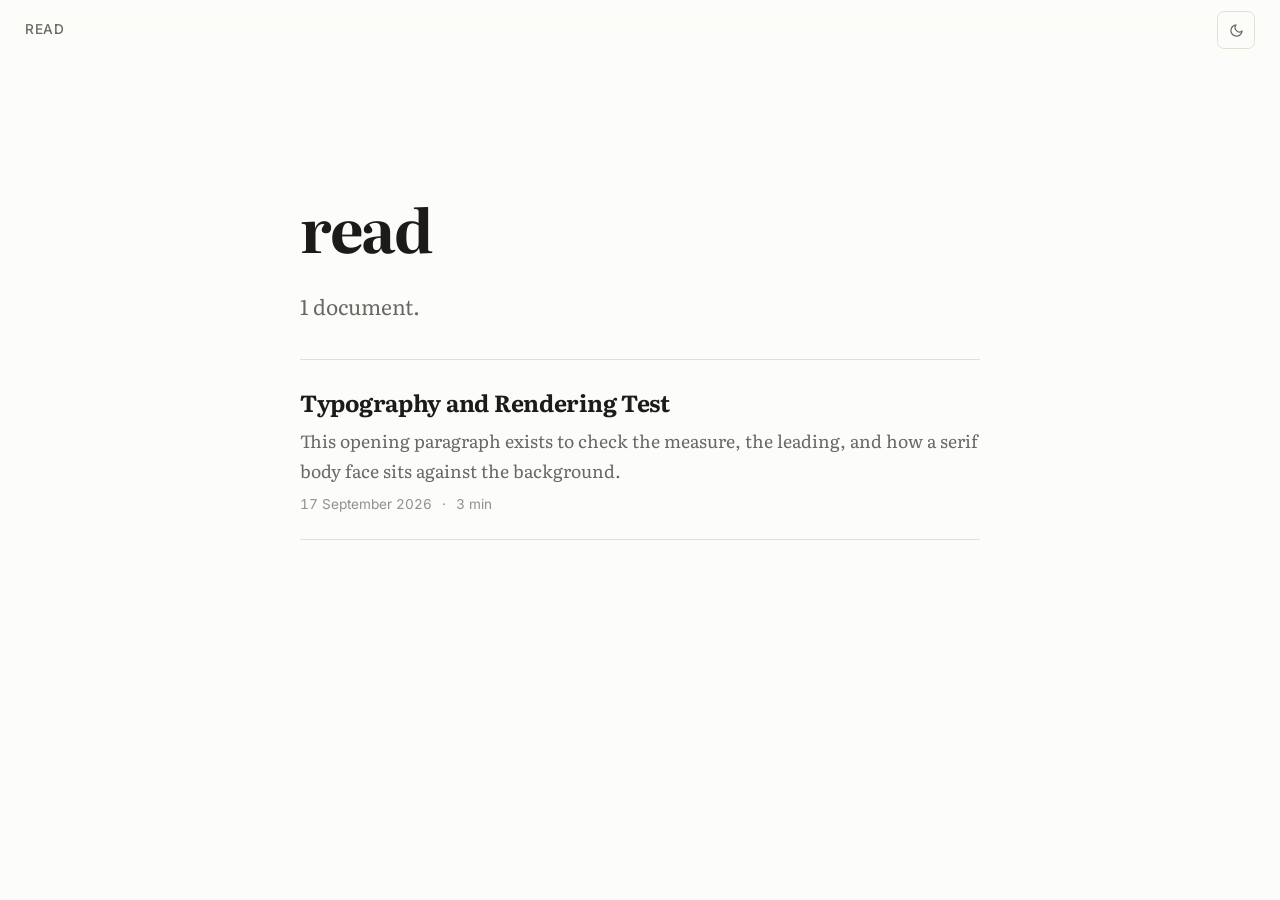
==== docs/index.html @ cdcb8376 "read: typography-first publishing pipeline" ====
<!DOCTYPE html>
<html lang="en">
<head>
<meta charset="utf-8">
<meta name="viewport" content="width=device-width, initial-scale=1, viewport-fit=cover">
<title>read</title>
<meta name="description" content="Published documents.">
<meta name="color-scheme" content="light dark">
<link rel="preload" as="font" type="font/woff2" crossorigin href="assets/fonts/literata-latin-400-normal.woff2">
<link rel="preload" as="font" type="font/woff2" crossorigin href="assets/fonts/inter-latin-600-normal.woff2">
<link rel="stylesheet" href="assets/fonts.css">
<link rel="stylesheet" href="assets/theme.css">
<script>
  (function () {
    try {
      var t = localStorage.getItem("read-theme");
      if (t) document.documentElement.setAttribute("data-theme", t);
    } catch (e) {}
  })();
</script>
</head>
<body>
<div class="topbar" id="topbar">
  <a class="home" href="./">read</a>
  <span class="crumb"></span>
  <button class="iconbtn" id="theme-toggle" type="button" aria-label="Toggle dark mode" title="Toggle dark mode">
    <svg class="icon-moon" viewBox="0 0 24 24" fill="none" stroke="currentColor" stroke-width="2"
         stroke-linecap="round" stroke-linejoin="round"><path d="M21 12.8A9 9 0 1 1 11.2 3a7 7 0 0 0 9.8 9.8z"/></svg>
    <svg class="icon-sun" viewBox="0 0 24 24" fill="none" stroke="currentColor" stroke-width="2"
         stroke-linecap="round" stroke-linejoin="round"><circle cx="12" cy="12" r="4"/><path d="M12 2v2M12 20v2M4.9 4.9l1.4 1.4M17.7 17.7l1.4 1.4M2 12h2M20 12h2M4.9 19.1l1.4-1.4M17.7 6.3l1.4-1.4"/></svg>
  </button>
</div>
<div class="shell">
  <header class="index-head">
    <h1>read</h1>
    <p>1 document.</p>
  </header>
  <ul class="doclist"><li><a href="sample/"><span class="t">Typography and Rendering Test</span><span class="d">This opening paragraph exists to check the measure, the leading, and how a serif body face sits against the background.</span><span class="m"><span>17 September 2026</span><span>&middot;</span><span>3 min</span></span></a></li></ul>
</div>
<script>
(function () {
  var root = document.documentElement;
  document.getElementById("theme-toggle").addEventListener("click", function () {
    var cur = root.getAttribute("data-theme");
    if (!cur) cur = matchMedia("(prefers-color-scheme: dark)").matches ? "dark" : "light";
    var next = cur === "dark" ? "light" : "dark";
    root.setAttribute("data-theme", next);
    try { localStorage.setItem("read-theme", next); } catch (e) {}
  });
  var topbar = document.getElementById("topbar");
  addEventListener("scroll", function () {
    topbar.classList.toggle("scrolled", window.scrollY > 8);
  }, { passive: true });
})();
</script>
</body>
</html>
---- docs/assets/fonts.css ----
/* self-hosted subsets, generated by fetch_fonts.py -- do not edit */
@font-face {
  font-family: 'Literata';
  font-style: italic;
  font-weight: 400;
  font-display: swap;
  src: url(fonts/literata-latin-ext-400-italic.woff2) format('woff2');
  unicode-range: U+0100-02BA, U+02BD-02C5, U+02C7-02CC, U+02CE-02D7, U+02DD-02FF, U+0304, U+0308, U+0329, U+1D00-1DBF, U+1E00-1E9F, U+1EF2-1EFF, U+2020, U+20A0-20AB, U+20AD-20C0, U+2113, U+2C60-2C7F, U+A720-A7FF;
}
@font-face {
  font-family: 'Literata';
  font-style: italic;
  font-weight: 400;
  font-display: swap;
  src: url(fonts/literata-latin-400-italic.woff2) format('woff2');
  unicode-range: U+0000-00FF, U+0131, U+0152-0153, U+02BB-02BC, U+02C6, U+02DA, U+02DC, U+0304, U+0308, U+0329, U+2000-206F, U+20AC, U+2122, U+2191, U+2193, U+2212, U+2215, U+FEFF, U+FFFD;
}
@font-face {
  font-family: 'Literata';
  font-style: italic;
  font-weight: 600;
  font-display: swap;
  src: url(fonts/literata-latin-ext-600-italic.woff2) format('woff2');
  unicode-range: U+0100-02BA, U+02BD-02C5, U+02C7-02CC, U+02CE-02D7, U+02DD-02FF, U+0304, U+0308, U+0329, U+1D00-1DBF, U+1E00-1E9F, U+1EF2-1EFF, U+2020, U+20A0-20AB, U+20AD-20C0, U+2113, U+2C60-2C7F, U+A720-A7FF;
}
@font-face {
  font-family: 'Literata';
  font-style: italic;
  font-weight: 600;
  font-display: swap;
  src: url(fonts/literata-latin-600-italic.woff2) format('woff2');
  unicode-range: U+0000-00FF, U+0131, U+0152-0153, U+02BB-02BC, U+02C6, U+02DA, U+02DC, U+0304, U+0308, U+0329, U+2000-206F, U+20AC, U+2122, U+2191, U+2193, U+2212, U+2215, U+FEFF, U+FFFD;
}
@font-face {
  font-family: 'Literata';
  font-style: normal;
  font-weight: 400;
  font-display: swap;
  src: url(fonts/literata-latin-ext-400-normal.woff2) format('woff2');
  unicode-range: U+0100-02BA, U+02BD-02C5, U+02C7-02CC, U+02CE-02D7, U+02DD-02FF, U+0304, U+0308, U+0329, U+1D00-1DBF, U+1E00-1E9F, U+1EF2-1EFF, U+2020, U+20A0-20AB, U+20AD-20C0, U+2113, U+2C60-2C7F, U+A720-A7FF;
}
@font-face {
  font-family: 'Literata';
  font-style: normal;
  font-weight: 400;
  font-display: swap;
  src: url(fonts/literata-latin-400-normal.woff2) format('woff2');
  unicode-range: U+0000-00FF, U+0131, U+0152-0153, U+02BB-02BC, U+02C6, U+02DA, U+02DC, U+0304, U+0308, U+0329, U+2000-206F, U+20AC, U+2122, U+2191, U+2193, U+2212, U+2215, U+FEFF, U+FFFD;
}
@font-face {
  font-family: 'Literata';
  font-style: normal;
  font-weight: 600;
  font-display: swap;
  src: url(fonts/literata-latin-ext-600-normal.woff2) format('woff2');
  unicode-range: U+0100-02BA, U+02BD-02C5, U+02C7-02CC, U+02CE-02D7, U+02DD-02FF, U+0304, U+0308, U+0329, U+1D00-1DBF, U+1E00-1E9F, U+1EF2-1EFF, U+2020, U+20A0-20AB, U+20AD-20C0, U+2113, U+2C60-2C7F, U+A720-A7FF;
}
@font-face {
  font-family: 'Literata';
  font-style: normal;
  font-weight: 600;
  font-display: swap;
  src: url(fonts/literata-latin-600-normal.woff2) format('woff2');
  unicode-range: U+0000-00FF, U+0131, U+0152-0153, U+02BB-02BC, U+02C6, U+02DA, U+02DC, U+0304, U+0308, U+0329, U+2000-206F, U+20AC, U+2122, U+2191, U+2193, U+2212, U+2215, U+FEFF, U+FFFD;
}
@font-face {
  font-family: 'Literata';
  font-style: normal;
  font-weight: 700;
  font-display: swap;
  src: url(fonts/literata-latin-ext-700-normal.woff2) format('woff2');
  unicode-range: U+0100-02BA, U+02BD-02C5, U+02C7-02CC, U+02CE-02D7, U+02DD-02FF, U+0304, U+0308, U+0329, U+1D00-1DBF, U+1E00-1E9F, U+1EF2-1EFF, U+2020, U+20A0-20AB, U+20AD-20C0, U+2113, U+2C60-2C7F, U+A720-A7FF;
}
@font-face {
  font-family: 'Literata';
  font-style: normal;
  font-weight: 700;
  font-display: swap;
  src: url(fonts/literata-latin-700-normal.woff2) format('woff2');
  unicode-range: U+0000-00FF, U+0131, U+0152-0153, U+02BB-02BC, U+02C6, U+02DA, U+02DC, U+0304, U+0308, U+0329, U+2000-206F, U+20AC, U+2122, U+2191, U+2193, U+2212, U+2215, U+FEFF, U+FFFD;
}
@font-face {
  font-family: 'Inter';
  font-style: normal;
  font-weight: 400;
  font-display: swap;
  src: url(fonts/inter-latin-ext-400-normal.woff2) format('woff2');
  unicode-range: U+0100-02BA, U+02BD-02C5, U+02C7-02CC, U+02CE-02D7, U+02DD-02FF, U+0304, U+0308, U+0329, U+1D00-1DBF, U+1E00-1E9F, U+1EF2-1EFF, U+2020, U+20A0-20AB, U+20AD-20C0, U+2113, U+2C60-2C7F, U+A720-A7FF;
}
@font-face {
  font-family: 'Inter';
  font-style: normal;
  font-weight: 400;
  font-display: swap;
  src: url(fonts/inter-latin-400-normal.woff2) format('woff2');
  unicode-range: U+0000-00FF, U+0131, U+0152-0153, U+02BB-02BC, U+02C6, U+02DA, U+02DC, U+0304, U+0308, U+0329, U+2000-206F, U+20AC, U+2122, U+2191, U+2193, U+2212, U+2215, U+FEFF, U+FFFD;
}
@font-face {
  font-family: 'Inter';
  font-style: normal;
  font-weight: 500;
  font-display: swap;
  src: url(fonts/inter-latin-ext-500-normal.woff2) format('woff2');
  unicode-range: U+0100-02BA, U+02BD-02C5, U+02C7-02CC, U+02CE-02D7, U+02DD-02FF, U+0304, U+0308, U+0329, U+1D00-1DBF, U+1E00-1E9F, U+1EF2-1EFF, U+2020, U+20A0-20AB, U+20AD-20C0, U+2113, U+2C60-2C7F, U+A720-A7FF;
}
@font-face {
  font-family: 'Inter';
  font-style: normal;
  font-weight: 500;
  font-display: swap;
  src: url(fonts/inter-latin-500-normal.woff2) format('woff2');
  unicode-range: U+0000-00FF, U+0131, U+0152-0153, U+02BB-02BC, U+02C6, U+02DA, U+02DC, U+0304, U+0308, U+0329, U+2000-206F, U+20AC, U+2122, U+2191, U+2193, U+2212, U+2215, U+FEFF, U+FFFD;
}
@font-face {
  font-family: 'Inter';
  font-style: normal;
  font-weight: 600;
  font-display: swap;
  src: url(fonts/inter-latin-ext-600-normal.woff2) format('woff2');
  unicode-range: U+0100-02BA, U+02BD-02C5, U+02C7-02CC, U+02CE-02D7, U+02DD-02FF, U+0304, U+0308, U+0329, U+1D00-1DBF, U+1E00-1E9F, U+1EF2-1EFF, U+2020, U+20A0-20AB, U+20AD-20C0, U+2113, U+2C60-2C7F, U+A720-A7FF;
}
@font-face {
  font-family: 'Inter';
  font-style: normal;
  font-weight: 600;
  font-display: swap;
  src: url(fonts/inter-latin-600-normal.woff2) format('woff2');
  unicode-range: U+0000-00FF, U+0131, U+0152-0153, U+02BB-02BC, U+02C6, U+02DA, U+02DC, U+0304, U+0308, U+0329, U+2000-206F, U+20AC, U+2122, U+2191, U+2193, U+2212, U+2215, U+FEFF, U+FFFD;
}
@font-face {
  font-family: 'Inter';
  font-style: normal;
  font-weight: 700;
  font-display: swap;
  src: url(fonts/inter-latin-ext-700-normal.woff2) format('woff2');
  unicode-range: U+0100-02BA, U+02BD-02C5, U+02C7-02CC, U+02CE-02D7, U+02DD-02FF, U+0304, U+0308, U+0329, U+1D00-1DBF, U+1E00-1E9F, U+1EF2-1EFF, U+2020, U+20A0-20AB, U+20AD-20C0, U+2113, U+2C60-2C7F, U+A720-A7FF;
}
@font-face {
  font-family: 'Inter';
  font-style: normal;
  font-weight: 700;
  font-display: swap;
  src: url(fonts/inter-latin-700-normal.woff2) format('woff2');
  unicode-range: U+0000-00FF, U+0131, U+0152-0153, U+02BB-02BC, U+02C6, U+02DA, U+02DC, U+0304, U+0308, U+0329, U+2000-206F, U+20AC, U+2122, U+2191, U+2193, U+2212, U+2215, U+FEFF, U+FFFD;
}
@font-face {
  font-family: 'JetBrains Mono';
  font-style: normal;
  font-weight: 400;
  font-display: swap;
  src: url(fonts/jetbrains-mono-latin-ext-400-normal.woff2) format('woff2');
  unicode-range: U+0100-02BA, U+02BD-02C5, U+02C7-02CC, U+02CE-02D7, U+02DD-02FF, U+0304, U+0308, U+0329, U+1D00-1DBF, U+1E00-1E9F, U+1EF2-1EFF, U+2020, U+20A0-20AB, U+20AD-20C0, U+2113, U+2C60-2C7F, U+A720-A7FF;
}
@font-face {
  font-family: 'JetBrains Mono';
  font-style: normal;
  font-weight: 400;
  font-display: swap;
  src: url(fonts/jetbrains-mono-latin-400-normal.woff2) format('woff2');
  unicode-range: U+0000-00FF, U+0131, U+0152-0153, U+02BB-02BC, U+02C6, U+02DA, U+02DC, U+0304, U+0308, U+0329, U+2000-206F, U+20AC, U+2122, U+2191, U+2193, U+2212, U+2215, U+FEFF, U+FFFD;
}
@font-face {
  font-family: 'JetBrains Mono';
  font-style: normal;
  font-weight: 600;
  font-display: swap;
  src: url(fonts/jetbrains-mono-latin-ext-600-normal.woff2) format('woff2');
  unicode-range: U+0100-02BA, U+02BD-02C5, U+02C7-02CC, U+02CE-02D7, U+02DD-02FF, U+0304, U+0308, U+0329, U+1D00-1DBF, U+1E00-1E9F, U+1EF2-1EFF, U+2020, U+20A0-20AB, U+20AD-20C0, U+2113, U+2C60-2C7F, U+A720-A7FF;
}
@font-face {
  font-family: 'JetBrains Mono';
  font-style: normal;
  font-weight: 600;
  font-display: swap;
  src: url(fonts/jetbrains-mono-latin-600-normal.woff2) format('woff2');
  unicode-range: U+0000-00FF, U+0131, U+0152-0153, U+02BB-02BC, U+02C6, U+02DA, U+02DC, U+0304, U+0308, U+0329, U+2000-206F, U+20AC, U+2122, U+2191, U+2193, U+2212, U+2215, U+FEFF, U+FFFD;
}
---- docs/assets/theme.css ----
/* ---------------------------------------------------------------
   read — a typography-first stylesheet for long-form documents
   Design targets: 66-72ch measure, 1.7 leading, real serif body,
   generous vertical rhythm, dark mode, print-clean.
   --------------------------------------------------------------- */

:root {
  --serif: "Literata", ui-serif, "Iowan Old Style", "Palatino Linotype", Palatino,
           Georgia, Cambria, "Bitstream Charter", "Times New Roman", serif;
  --sans:  "Inter", ui-sans-serif, -apple-system, BlinkMacSystemFont, "Segoe UI",
           Roboto, "Helvetica Neue", Arial, sans-serif;
  --mono:  "JetBrains Mono", ui-monospace, "SF Mono", SFMono-Regular, Menlo,
           Consolas, "Liberation Mono", monospace;

  /* light palette */
  --bg:          #fcfcfa;
  --bg-sunk:     #f3f2ee;
  --bg-raised:   #ffffff;
  --fg:          #1c1b19;
  --fg-muted:    #6b6862;
  --fg-faint:    #93908a;
  --rule:        #e3e0d8;
  --rule-strong: #cdc9be;
  --accent:      #9a3412;
  --accent-soft: #fdf1e7;
  --mark:        #fff2a8;
  --shadow:      0 1px 2px rgba(28,27,25,.05), 0 8px 24px -12px rgba(28,27,25,.18);

  --measure: 34rem;      /* ~68 characters at the body size */
  --step:    1.75rem;    /* vertical rhythm unit */

  color-scheme: light;
}

html[data-theme="dark"] {
  --bg:          #16161a;
  --bg-sunk:     #101013;
  --bg-raised:   #1e1e23;
  --fg:          #e6e3dd;
  --fg-muted:    #a3a09a;
  --fg-faint:    #706d68;
  --rule:        #2c2c33;
  --rule-strong: #3d3d46;
  --accent:      #f0935a;
  --accent-soft: #2a1d15;
  --mark:        #6b5a1a;
  --shadow:      0 1px 2px rgba(0,0,0,.4), 0 8px 24px -12px rgba(0,0,0,.7);
  color-scheme: dark;
}

@media (prefers-color-scheme: dark) {
  html:not([data-theme="light"]) {
    --bg:          #16161a;
    --bg-sunk:     #101013;
    --bg-raised:   #1e1e23;
    --fg:          #e6e3dd;
    --fg-muted:    #a3a09a;
    --fg-faint:    #706d68;
    --rule:        #2c2c33;
    --rule-strong: #3d3d46;
    --accent:      #f0935a;
    --accent-soft: #2a1d15;
    --mark:        #6b5a1a;
    --shadow:      0 1px 2px rgba(0,0,0,.4), 0 8px 24px -12px rgba(0,0,0,.7);
    color-scheme: dark;
  }
}

*, *::before, *::after { box-sizing: border-box; }

html {
  font-size: 20px;
  scroll-behavior: smooth;
  -webkit-text-size-adjust: 100%;
}
@media (max-width: 40rem) { html { font-size: 18px; } }

body {
  margin: 0;
  background: var(--bg);
  color: var(--fg);
  font-family: var(--serif);
  font-size: 1rem;
  line-height: 1.7;
  font-kerning: normal;
  font-variant-numeric: oldstyle-nums proportional-nums;
  font-optical-sizing: auto;
  text-rendering: optimizeLegibility;
  -webkit-font-smoothing: antialiased;
  -moz-osx-font-smoothing: grayscale;
  overflow-wrap: break-word;
}

@media (prefers-reduced-motion: reduce) {
  html { scroll-behavior: auto; }
  *, *::before, *::after { animation-duration: .01ms !important; transition-duration: .01ms !important; }
}

/* ---------- reading progress ---------- */
#progress {
  position: fixed; inset: 0 auto auto 0;
  height: 2px; width: 0%;
  background: var(--accent);
  z-index: 60;
  transition: width .08s linear;
}

/* ---------- top bar ---------- */
.topbar {
  position: sticky; top: 0; z-index: 50;
  display: flex; align-items: center; gap: .75rem;
  padding: .55rem max(1.25rem, env(safe-area-inset-left));
  background: color-mix(in srgb, var(--bg) 86%, transparent);
  backdrop-filter: saturate(180%) blur(12px);
  -webkit-backdrop-filter: saturate(180%) blur(12px);
  border-bottom: 1px solid transparent;
  font-family: var(--sans);
  font-size: .68rem;
  transition: border-color .2s ease;
}
.topbar.scrolled { border-bottom-color: var(--rule); }
.topbar a.home {
  color: var(--fg-muted); text-decoration: none; font-weight: 500;
  letter-spacing: .04em; text-transform: uppercase;
}
.topbar a.home:hover { color: var(--accent); }
.topbar .crumb {
  color: var(--fg-faint);
  white-space: nowrap; overflow: hidden; text-overflow: ellipsis;
  flex: 1; min-width: 0;
}
.iconbtn {
  flex: none;
  display: inline-grid; place-items: center;
  width: 1.9rem; height: 1.9rem;
  border: 1px solid var(--rule); border-radius: 7px;
  background: transparent; color: var(--fg-muted);
  cursor: pointer; padding: 0;
  transition: background .15s ease, color .15s ease, border-color .15s ease;
}
.iconbtn:hover { background: var(--bg-sunk); color: var(--fg); border-color: var(--rule-strong); }
.iconbtn svg { width: 15px; height: 15px; }
html[data-theme="dark"] .icon-moon,
html:not([data-theme="light"]) .icon-moon { display: none; }
html[data-theme="dark"] .icon-sun,
html:not([data-theme="light"]) .icon-sun { display: block; }
.icon-sun { display: none; }
@media (prefers-color-scheme: light) {
  html:not([data-theme="dark"]) .icon-sun { display: none; }
  html:not([data-theme="dark"]) .icon-moon { display: block; }
}

/* ---------- layout ---------- */
.shell {
  max-width: calc(var(--measure) + 22rem);
  margin: 0 auto;
  padding: 0 1.25rem;
  display: grid;
  grid-template-columns: 1fr minmax(0, var(--measure)) 1fr;
  column-gap: 2rem;
}
.shell > * { grid-column: 2; }
.shell > header.doc-head { grid-row: 1; }
.shell > details.toc-inline { grid-row: 2; }
.shell > main.prose { grid-row: 3; }
.shell > footer.doc-foot { grid-row: 4; }

/* ---------- title block ---------- */
header.doc-head {
  margin: clamp(2.5rem, 7vw, 5rem) 0 0;
  padding-bottom: var(--step);
  border-bottom: 1px solid var(--rule);
}
header.doc-head .kicker {
  font-family: var(--sans); font-size: .66rem; font-weight: 600;
  letter-spacing: .13em; text-transform: uppercase;
  color: var(--accent); margin: 0 0 .9rem;
}
h1.title {
  font-size: clamp(2rem, 5.5vw, 2.9rem);
  line-height: 1.12;
  letter-spacing: -.022em;
  font-weight: 700;
  margin: 0 0 .6rem;
  text-wrap: balance;
}
p.subtitle {
  font-size: 1.12rem; line-height: 1.5; color: var(--fg-muted);
  margin: 0 0 1rem; text-wrap: pretty;
}
.meta {
  font-family: var(--sans);
  font-variant-numeric: lining-nums tabular-nums; font-size: .72rem; color: var(--fg-faint);
  display: flex; flex-wrap: wrap; gap: .4rem .75rem; margin: 0;
  font-variant-numeric: tabular-nums;
}
.meta .dot { color: var(--rule-strong); }

/* ---------- table of contents ---------- */
nav.toc {
  grid-column: 1;
  grid-row: 2 / span 2;
  justify-self: end;
  align-self: start;
  position: sticky; top: 4.5rem;
  width: 13rem;
  max-height: calc(100vh - 7rem);
  overflow-y: auto; overscroll-behavior: contain;
  font-family: var(--sans); font-size: .73rem; line-height: 1.45;
  padding-right: .5rem;
  scrollbar-width: thin;
}
nav.toc .toc-label {
  font-size: .62rem; font-weight: 600; letter-spacing: .12em;
  text-transform: uppercase; color: var(--fg-faint);
  margin-bottom: .7rem;
}
nav.toc ul { list-style: none; margin: 0; padding: 0; border-left: 1px solid var(--rule); }
nav.toc li { margin: 0; }
nav.toc a {
  display: block; padding: .26rem 0 .26rem .85rem;
  margin-left: -1px;
  color: var(--fg-muted); text-decoration: none;
  border-left: 2px solid transparent;
  transition: color .15s ease, border-color .15s ease;
}
nav.toc a:hover { color: var(--fg); }
nav.toc a.active { color: var(--accent); border-left-color: var(--accent); font-weight: 600; }
nav.toc .lvl-3 a { padding-left: 1.7rem; font-size: .69rem; }
nav.toc .lvl-4 a { padding-left: 2.4rem; font-size: .69rem; color: var(--fg-faint); }
@media (max-width: 68rem) { nav.toc { display: none; } }

/* inline TOC shown on narrow screens */
details.toc-inline {
  margin: var(--step) 0 0;
  border: 1px solid var(--rule); border-radius: 10px;
  background: var(--bg-sunk);
  font-family: var(--sans); font-size: .8rem;
}
details.toc-inline > summary {
  cursor: pointer; padding: .7rem 1rem; font-weight: 600;
  font-size: .72rem; letter-spacing: .06em; text-transform: uppercase;
  color: var(--fg-muted); list-style: none;
}
details.toc-inline > summary::-webkit-details-marker { display: none; }
details.toc-inline > summary::after { content: " ▾"; color: var(--fg-faint); }
details.toc-inline[open] > summary::after { content: " ▴"; }
details.toc-inline ul { list-style: none; margin: 0; padding: 0 1rem 1rem; }
details.toc-inline li { margin: .3rem 0; }
details.toc-inline a { color: var(--fg-muted); text-decoration: none; }
details.toc-inline a:hover { color: var(--accent); }
details.toc-inline .lvl-3 { padding-left: 1rem; }
details.toc-inline .lvl-4 { padding-left: 2rem; }
@media (min-width: 68.01rem) { details.toc-inline { display: none; } }

/* ---------- prose ---------- */
main.prose { padding: var(--step) 0 5rem; }
main.prose > *:first-child { margin-top: 0; }

.prose p { margin: 0 0 var(--step); text-wrap: pretty; }

.prose h2, .prose h3, .prose h4, .prose h5, .prose h6 {
  font-family: var(--sans);
  line-height: 1.25; letter-spacing: -.012em; font-weight: 650;
  scroll-margin-top: 4.5rem;
  position: relative;
  text-wrap: balance;
}
.prose h2 {
  font-size: 1.5rem; margin: calc(var(--step) * 1.9) 0 .8rem;
  padding-top: .9rem; border-top: 1px solid var(--rule);
}
.prose h3 { font-size: 1.18rem; margin: calc(var(--step) * 1.3) 0 .55rem; }
.prose h4 { font-size: 1rem; margin: var(--step) 0 .45rem; color: var(--fg); }
.prose h5, .prose h6 {
  font-size: .8rem; text-transform: uppercase; letter-spacing: .08em;
  color: var(--fg-muted); margin: var(--step) 0 .4rem;
}
.prose h2 + h3, .prose h3 + h4 { margin-top: .9rem; }

.headerlink {
  position: absolute; left: -1.15rem; top: 0;
  width: 1.15rem;
  color: var(--fg-faint); text-decoration: none;
  opacity: 0; transition: opacity .15s ease;
  font-weight: 400;
}
.headerlink::before { content: "#"; }
h2:hover .headerlink, h3:hover .headerlink, h4:hover .headerlink,
.headerlink:focus { opacity: 1; }
.headerlink:hover { color: var(--accent); }
@media (max-width: 52rem) { .headerlink { display: none; } }

.prose a {
  color: var(--fg);
  text-decoration: underline;
  text-decoration-color: color-mix(in srgb, var(--accent) 45%, transparent);
  text-decoration-thickness: 1px;
  text-underline-offset: .17em;
  transition: color .15s ease, text-decoration-color .15s ease;
}
.prose a:hover { color: var(--accent); text-decoration-color: var(--accent); }

.prose strong { font-weight: 650; }
.prose em { font-style: italic; }
.prose mark { background: var(--mark); color: inherit; padding: .08em .2em; border-radius: 3px; }
.prose abbr { text-decoration: underline dotted; cursor: help; }
.prose sup { font-size: .72em; line-height: 0; vertical-align: super; }

.prose ul, .prose ol { margin: 0 0 var(--step); padding-left: 1.4rem; }
.prose li { margin: .4rem 0; padding-left: .2rem; }
.prose li::marker { color: var(--fg-faint); }
.prose ol > li::marker { font-variant-numeric: tabular-nums; font-size: .9em; }
.prose li > ul, .prose li > ol { margin: .4rem 0 .5rem; }
.prose dl { margin: 0 0 var(--step); }
.prose dt { font-weight: 650; margin-top: .9rem; }
.prose dd { margin: .2rem 0 0 1.2rem; color: var(--fg-muted); }

.prose blockquote {
  margin: var(--step) 0;
  padding: .1rem 0 .1rem 1.3rem;
  border-left: 2px solid var(--accent);
  color: var(--fg-muted);
  font-style: italic;
}
.prose blockquote p:last-child { margin-bottom: 0; }
.prose blockquote cite {
  display: block; margin-top: .6rem; font-style: normal;
  font-family: var(--sans); font-size: .78rem; color: var(--fg-faint);
}

.prose hr {
  border: 0; margin: calc(var(--step) * 2) auto;
  width: 5rem; height: 1px; background: var(--rule-strong);
}

.prose img, .prose video {
  max-width: 100%; height: auto; display: block;
  margin: var(--step) auto; border-radius: 8px;
}
.prose figure { margin: var(--step) 0; }
.prose figcaption {
  font-family: var(--sans); font-size: .75rem; color: var(--fg-faint);
  text-align: center; margin-top: .6rem;
}

/* wide elements break out of the measure */
.prose table, .prose .codehilite, .prose .wide {
  width: calc(100% + 6rem);
  max-width: 100vw;
  margin-left: -3rem;
}
@media (max-width: 64rem) {
  .prose table, .prose .codehilite, .prose .wide { width: 100%; margin-left: 0; }
}

/* ---------- code ---------- */
.prose code {
  font-family: var(--mono); font-size: .82em;
  background: var(--bg-sunk);
  border: 1px solid var(--rule);
  border-radius: 5px;
  padding: .1em .35em;
  font-variant-ligatures: none;
  word-break: break-word;
}
.prose pre {
  margin: 0;
  padding: 1rem 1.15rem;
  overflow-x: auto;
  font-size: .78rem; line-height: 1.6;
  -webkit-overflow-scrolling: touch;
}
.prose pre code {
  background: none; border: 0; padding: 0; font-size: inherit;
  word-break: normal;
}
.prose .codehilite {
  margin-top: var(--step); margin-bottom: var(--step);
  background: var(--bg-sunk);
  border: 1px solid var(--rule);
  border-radius: 10px;
  position: relative;
}
.copy-btn {
  position: absolute; top: .5rem; right: .5rem;
  font-family: var(--sans); font-size: .62rem; font-weight: 600;
  letter-spacing: .05em; text-transform: uppercase;
  padding: .28rem .55rem;
  border: 1px solid var(--rule-strong); border-radius: 6px;
  background: var(--bg-raised); color: var(--fg-muted);
  cursor: pointer; opacity: 0; transition: opacity .15s ease, color .15s ease;
}
.codehilite:hover .copy-btn, .copy-btn:focus { opacity: 1; }
.copy-btn:hover { color: var(--fg); }
.copy-btn.done { color: var(--accent); border-color: var(--accent); }

/* ---------- tables ---------- */
.prose table {
  border-collapse: collapse;
  font-family: var(--sans); font-size: .8rem;
  margin-top: var(--step); margin-bottom: var(--step);
  display: block; overflow-x: auto; white-space: nowrap;
}
@media (min-width: 64.01rem) { .prose table { display: table; white-space: normal; } }
.prose th, .prose td {
  padding: .55rem .85rem;
  border-bottom: 1px solid var(--rule);
  text-align: left; vertical-align: top;
}
.prose thead th {
  font-weight: 650; font-size: .7rem; letter-spacing: .05em;
  text-transform: uppercase; color: var(--fg-muted);
  border-bottom: 1px solid var(--rule-strong);
}
.prose tbody tr:last-child td { border-bottom: 0; }
.prose tbody tr:hover { background: var(--bg-sunk); }

/* ---------- admonitions ---------- */
.prose .admonition {
  margin: var(--step) 0;
  padding: .9rem 1.1rem;
  border: 1px solid var(--rule);
  border-left: 3px solid var(--accent);
  border-radius: 8px;
  background: var(--bg-sunk);
  font-size: .92rem;
}
.prose .admonition > :last-child { margin-bottom: 0; }
.prose .admonition-title {
  font-family: var(--sans); font-weight: 650; font-size: .72rem;
  letter-spacing: .07em; text-transform: uppercase;
  color: var(--accent); margin: 0 0 .4rem;
}
.prose .admonition.note    { border-left-color: #2563eb; }
.prose .admonition.note    .admonition-title { color: #2563eb; }
.prose .admonition.tip     { border-left-color: #059669; }
.prose .admonition.tip     .admonition-title { color: #059669; }
.prose .admonition.warning { border-left-color: #d97706; }
.prose .admonition.warning .admonition-title { color: #d97706; }
.prose .admonition.danger  { border-left-color: #dc2626; }
.prose .admonition.danger  .admonition-title { color: #dc2626; }

/* admonition accents lifted for dark backgrounds */
html[data-theme="dark"] .prose .admonition.note    .admonition-title,
html:not([data-theme="light"]) .prose .admonition.note    .admonition-title { color: #7aa5f7; }
html[data-theme="dark"] .prose .admonition.note,
html:not([data-theme="light"]) .prose .admonition.note    { border-left-color: #7aa5f7; }
html[data-theme="dark"] .prose .admonition.tip     .admonition-title,
html:not([data-theme="light"]) .prose .admonition.tip     .admonition-title { color: #4ade9f; }
html[data-theme="dark"] .prose .admonition.tip,
html:not([data-theme="light"]) .prose .admonition.tip     { border-left-color: #4ade9f; }
html[data-theme="dark"] .prose .admonition.warning .admonition-title,
html:not([data-theme="light"]) .prose .admonition.warning .admonition-title { color: #f5b453; }
html[data-theme="dark"] .prose .admonition.warning,
html:not([data-theme="light"]) .prose .admonition.warning { border-left-color: #f5b453; }
html[data-theme="dark"] .prose .admonition.danger  .admonition-title,
html:not([data-theme="light"]) .prose .admonition.danger  .admonition-title { color: #f87171; }
html[data-theme="dark"] .prose .admonition.danger,
html:not([data-theme="light"]) .prose .admonition.danger  { border-left-color: #f87171; }

/* ---------- footnotes ---------- */
.prose .footnote {
  margin-top: calc(var(--step) * 2);
  padding-top: var(--step);
  border-top: 1px solid var(--rule);
  font-size: .82rem; color: var(--fg-muted);
}
.prose .footnote ol { padding-left: 1.2rem; }
.prose .footnote-backref { text-decoration: none; }

/* ---------- task lists ---------- */
.prose input[type="checkbox"] { margin-right: .45rem; accent-color: var(--accent); }

/* ---------- footer ---------- */
footer.doc-foot {
  border-top: 1px solid var(--rule);
  padding: var(--step) 0 4rem;
  font-family: var(--sans); font-size: .72rem; color: var(--fg-faint);
  display: flex; flex-wrap: wrap; gap: .75rem; justify-content: space-between;
}
footer.doc-foot a { color: var(--fg-muted); text-decoration: none; }
footer.doc-foot a:hover { color: var(--accent); }

/* ---------- index page ---------- */
.index-head { margin: clamp(3rem, 9vw, 6rem) 0 var(--step); }
.index-head h1 { font-size: clamp(2rem, 6vw, 3rem); letter-spacing: -.025em; margin: 0 0 .5rem; }
.index-head p { color: var(--fg-muted); margin: 0; font-size: 1.05rem; }
.doclist { list-style: none; margin: 0; padding: 0 0 5rem; }
.doclist li { border-top: 1px solid var(--rule); }
.doclist li:last-child { border-bottom: 1px solid var(--rule); }
.doclist a {
  display: block; padding: 1.15rem .6rem 1.15rem 0;
  text-decoration: none; color: inherit;
  margin: 0 -.6rem 0 0;
  transition: background .15s ease, padding .15s ease;
  border-radius: 8px;
}
.doclist a:hover { background: var(--bg-sunk); padding-left: .6rem; padding-right: .6rem; margin-left: -.6rem; }
.doclist .t { font-size: 1.16rem; font-weight: 650; letter-spacing: -.012em; display: block; margin-bottom: .2rem; }
.doclist a:hover .t { color: var(--accent); }
.doclist .d { color: var(--fg-muted); font-size: .88rem; display: block; margin-bottom: .35rem; text-wrap: pretty; }
.doclist .m {
  font-family: var(--sans); font-size: .68rem; color: var(--fg-faint);
  display: flex; gap: .5rem; font-variant-numeric: tabular-nums;
}
.empty { color: var(--fg-faint); font-style: italic; padding: 2rem 0 5rem; }

/* ---------- print ---------- */
@media print {
  :root { --bg: #fff; --fg: #000; --fg-muted: #333; }
  html { font-size: 11pt; }
  .topbar, nav.toc, details.toc-inline, #progress, .copy-btn, .headerlink { display: none !important; }
  .shell { display: block; max-width: none; padding: 0; }
  main.prose { padding: 0; }
  .prose table, .prose .codehilite, .prose .wide { width: 100%; margin-left: 0; }
  .prose h2, .prose h3 { break-after: avoid; }
  .prose pre, .prose blockquote, .prose table, .prose figure { break-inside: avoid; }
  .prose a { text-decoration: none; }
  .prose a[href^="http"]::after { content: " (" attr(href) ")"; font-size: .8em; color: #555; }
}
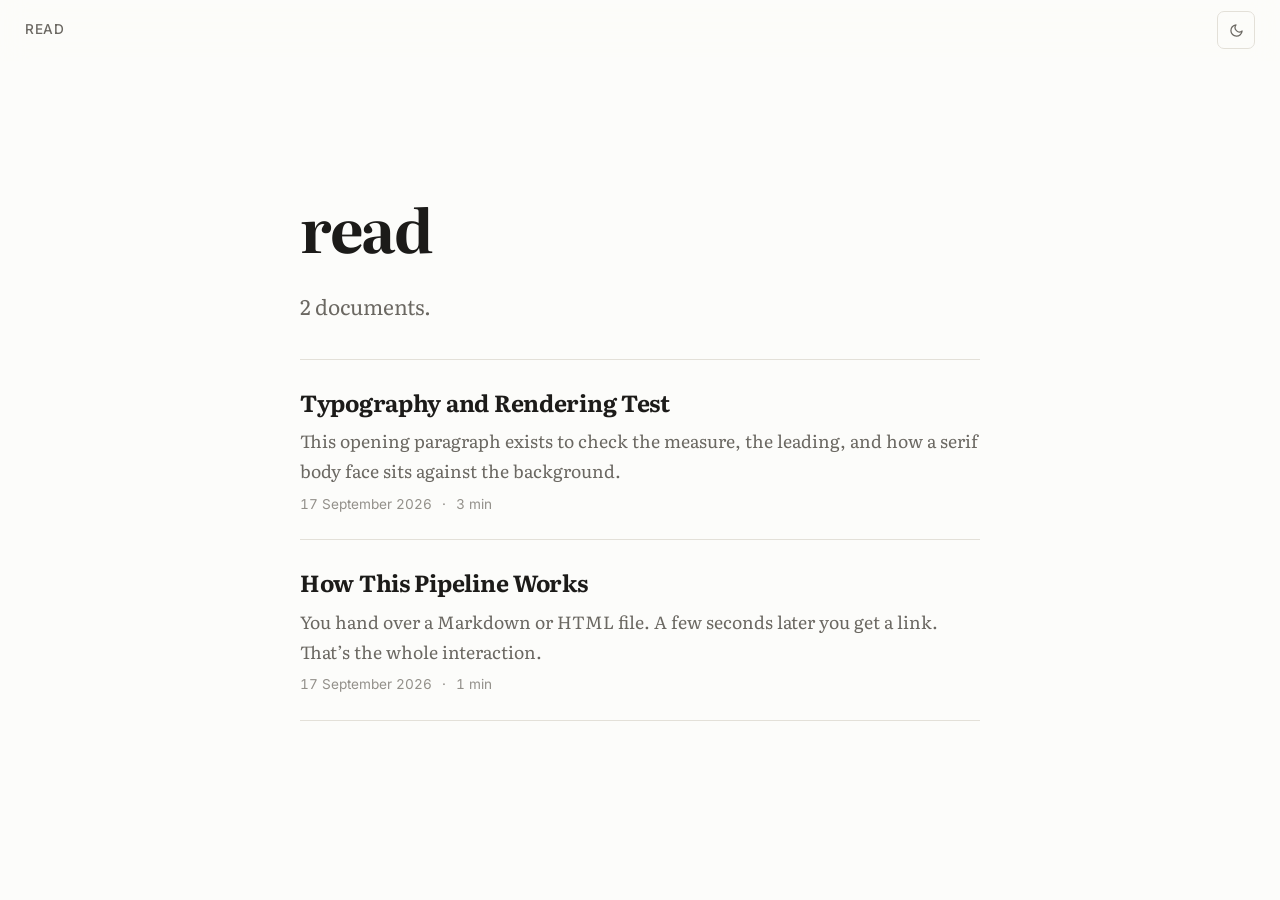
==== commit d081621d: "publish: How This Pipeline Works (how-it-works)" ====
--- a/docs/index.html
+++ b/docs/index.html
@@ -33,9 +33,9 @@
 <div class="shell">
   <header class="index-head">
     <h1>read</h1>
-    <p>1 document.</p>
+    <p>2 documents.</p>
   </header>
-  <ul class="doclist"><li><a href="sample/"><span class="t">Typography and Rendering Test</span><span class="d">This opening paragraph exists to check the measure, the leading, and how a serif body face sits against the background.</span><span class="m"><span>17 September 2026</span><span>&middot;</span><span>3 min</span></span></a></li></ul>
+  <ul class="doclist"><li><a href="sample/"><span class="t">Typography and Rendering Test</span><span class="d">This opening paragraph exists to check the measure, the leading, and how a serif body face sits against the background.</span><span class="m"><span>17 September 2026</span><span>&middot;</span><span>3 min</span></span></a></li><li><a href="how-it-works/"><span class="t">How This Pipeline Works</span><span class="d">You hand over a Markdown or HTML file. A few seconds later you get a link. That’s the whole interaction.</span><span class="m"><span>17 September 2026</span><span>&middot;</span><span>1 min</span></span></a></li></ul>
 </div>
 <script>
 (function () {
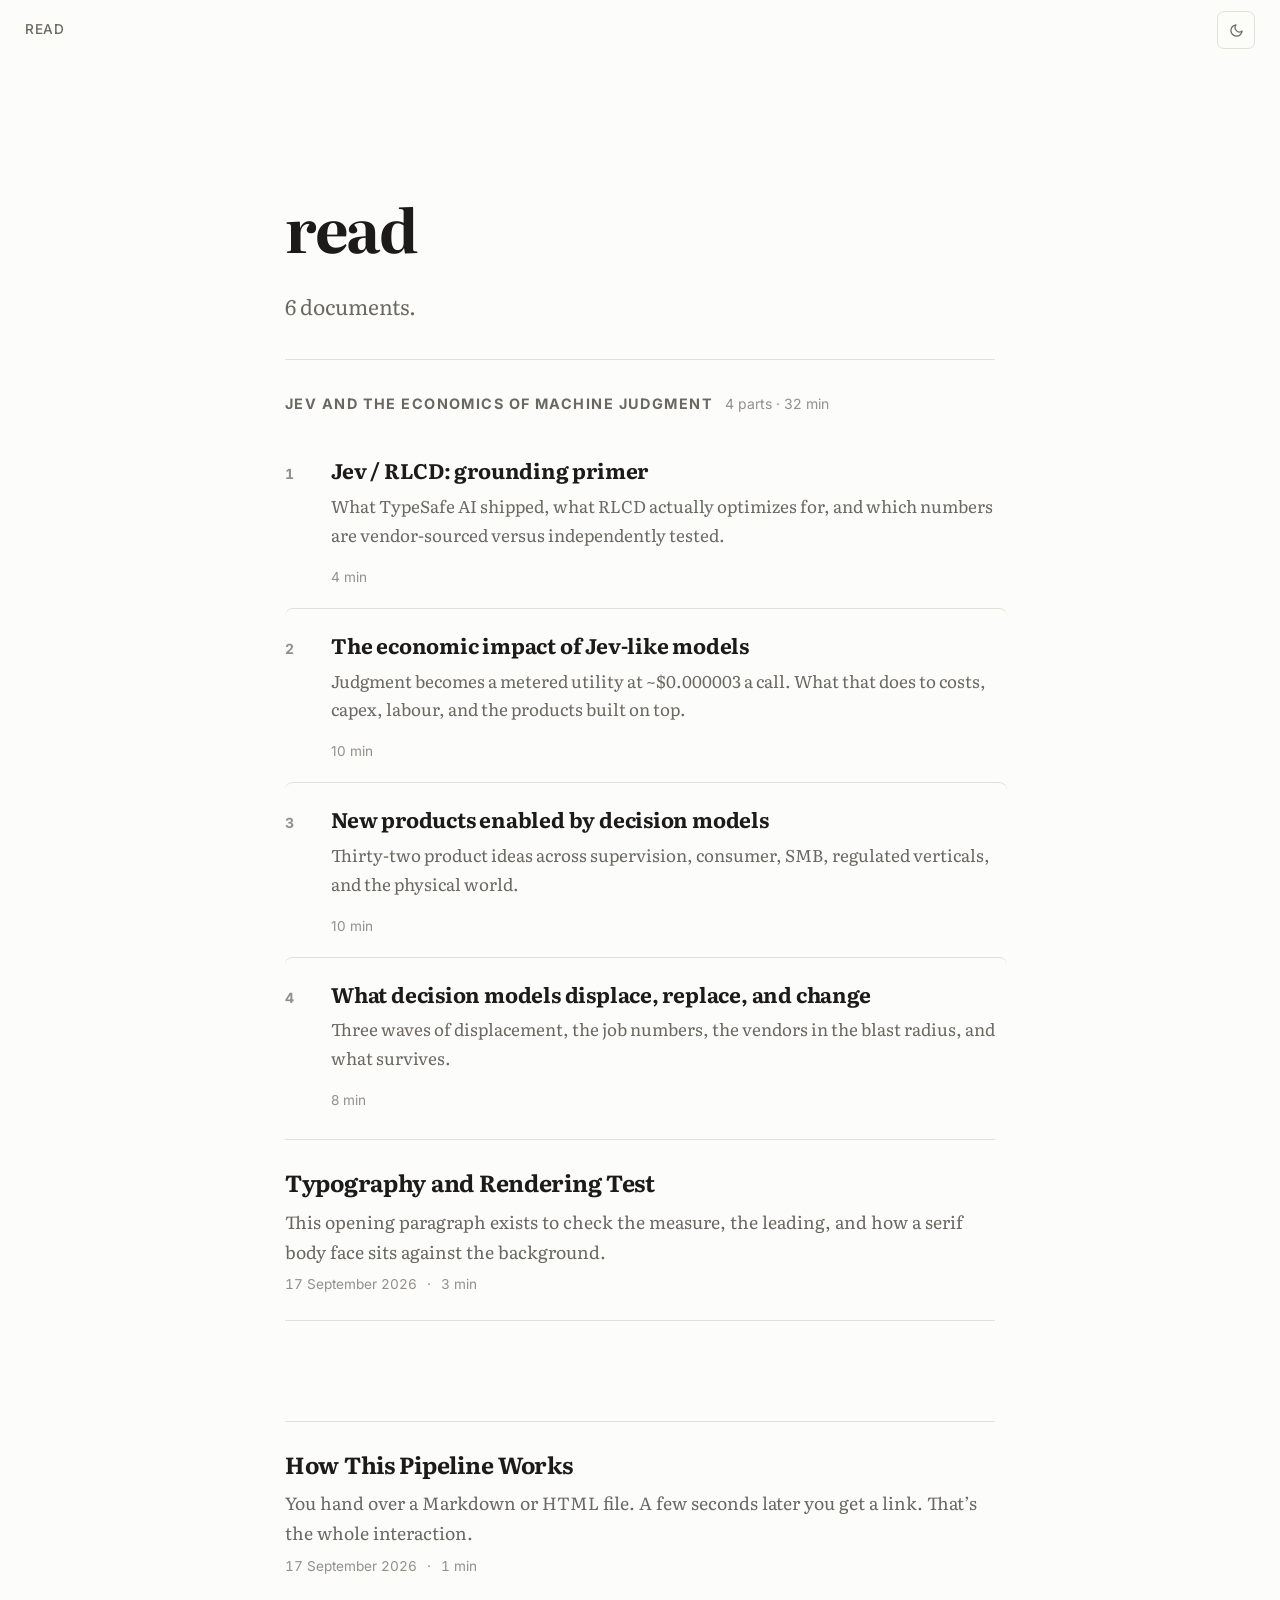
==== commit b0691a7a: "publish Jev series (4 parts)" ====
--- a/docs/index.html
+++ b/docs/index.html
@@ -33,9 +33,9 @@
 <div class="shell">
   <header class="index-head">
     <h1>read</h1>
-    <p>2 documents.</p>
+    <p>6 documents.</p>
   </header>
-  <ul class="doclist"><li><a href="sample/"><span class="t">Typography and Rendering Test</span><span class="d">This opening paragraph exists to check the measure, the leading, and how a serif body face sits against the background.</span><span class="m"><span>17 September 2026</span><span>&middot;</span><span>3 min</span></span></a></li><li><a href="how-it-works/"><span class="t">How This Pipeline Works</span><span class="d">You hand over a Markdown or HTML file. A few seconds later you get a link. That’s the whole interaction.</span><span class="m"><span>17 September 2026</span><span>&middot;</span><span>1 min</span></span></a></li></ul>
+  <section class="series-block"><h2 class="series-title">Jev and the economics of machine judgment<span class="series-meta">4 parts &middot; 32 min</span></h2><ol class="series-list"><li><a href="jev-primer/"><span class="n">1</span><span class="body"><span class="t">Jev / RLCD: grounding primer</span><span class="d">What TypeSafe AI shipped, what RLCD actually optimizes for, and which numbers are vendor-sourced versus independently tested.</span><span class="m">4 min</span></span></a></li><li><a href="jev-economic-impact/"><span class="n">2</span><span class="body"><span class="t">The economic impact of Jev-like models</span><span class="d">Judgment becomes a metered utility at ~$0.000003 a call. What that does to costs, capex, labour, and the products built on top.</span><span class="m">10 min</span></span></a></li><li><a href="jev-new-products/"><span class="n">3</span><span class="body"><span class="t">New products enabled by decision models</span><span class="d">Thirty-two product ideas across supervision, consumer, SMB, regulated verticals, and the physical world.</span><span class="m">10 min</span></span></a></li><li><a href="jev-displaced-and-changed/"><span class="n">4</span><span class="body"><span class="t">What decision models displace, replace, and change</span><span class="d">Three waves of displacement, the job numbers, the vendors in the blast radius, and what survives.</span><span class="m">8 min</span></span></a></li></ol></section><ul class="doclist"><li><a href="sample/"><span class="t">Typography and Rendering Test</span><span class="d">This opening paragraph exists to check the measure, the leading, and how a serif body face sits against the background.</span><span class="m"><span>17 September 2026</span><span>&middot;</span><span>3 min</span></span></a></li></ul><ul class="doclist"><li><a href="how-it-works/"><span class="t">How This Pipeline Works</span><span class="d">You hand over a Markdown or HTML file. A few seconds later you get a link. That’s the whole interaction.</span><span class="m"><span>17 September 2026</span><span>&middot;</span><span>1 min</span></span></a></li></ul>
 </div>
 <script>
 (function () {
--- a/docs/assets/theme.css
+++ b/docs/assets/theme.css
@@ -26,7 +26,7 @@
   --mark:        #fff2a8;
   --shadow:      0 1px 2px rgba(28,27,25,.05), 0 8px 24px -12px rgba(28,27,25,.18);
 
-  --measure: 34rem;      /* ~68 characters at the body size */
+  --measure: 35.5rem;    /* ~70 characters at the body size */
   --step:    1.75rem;    /* vertical rhythm unit */
 
   color-scheme: light;
@@ -152,7 +152,7 @@
 
 /* ---------- layout ---------- */
 .shell {
-  max-width: calc(var(--measure) + 22rem);
+  max-width: calc(var(--measure) + 24rem);
   margin: 0 auto;
   padding: 0 1.25rem;
   display: grid;
@@ -181,7 +181,7 @@
   line-height: 1.12;
   letter-spacing: -.022em;
   font-weight: 700;
-  margin: 0 0 .6rem;
+  margin: 0 0 .85rem;
   text-wrap: balance;
 }
 p.subtitle {
@@ -345,13 +345,13 @@
 }
 
 /* wide elements break out of the measure */
-.prose table, .prose .codehilite, .prose .wide {
+.prose .codehilite, .prose .wide {
   width: calc(100% + 6rem);
   max-width: 100vw;
   margin-left: -3rem;
 }
 @media (max-width: 64rem) {
-  .prose table, .prose .codehilite, .prose .wide { width: 100%; margin-left: 0; }
+  .prose .codehilite, .prose .wide { width: 100%; margin-left: 0; }
 }
 
 /* ---------- code ---------- */
@@ -396,13 +396,22 @@
 .copy-btn.done { color: var(--accent); border-color: var(--accent); }
 
 /* ---------- tables ---------- */
+.prose .table-wrap {
+  overflow-x: auto;
+  -webkit-overflow-scrolling: touch;
+  margin-top: var(--step); margin-bottom: var(--step);
+  width: calc(100% + 6rem); margin-left: -3rem;
+}
+@media (max-width: 64rem) { .prose .table-wrap { width: 100%; margin-left: 0; } }
 .prose table {
   border-collapse: collapse;
-  font-family: var(--sans); font-size: .8rem;
-  margin-top: var(--step); margin-bottom: var(--step);
-  display: block; overflow-x: auto; white-space: nowrap;
-}
-@media (min-width: 64.01rem) { .prose table { display: table; white-space: normal; } }
+  font-family: var(--sans); font-size: .78rem; line-height: 1.5;
+  width: 100%; min-width: 30rem;
+  margin: 0;
+}
+.prose .table-wrap table { margin: 0; }
+/* first column is usually the label: keep it from wrapping to one word per line */
+.prose tbody td:first-child, .prose thead th:first-child { min-width: 7rem; }
 .prose th, .prose td {
   padding: .55rem .85rem;
   border-bottom: 1px solid var(--rule);
@@ -506,14 +515,91 @@
 }
 .empty { color: var(--fg-faint); font-style: italic; padding: 2rem 0 5rem; }
 
+/* ---------- series ---------- */
+header.doc-head .kicker .part { color: var(--fg-faint); font-weight: 500; }
+
+nav.series-nav { margin: calc(var(--step) * 1.5) 0 0; }
+.sn-row { display: grid; gap: .75rem; grid-template-columns: 1fr 1fr; }
+@media (max-width: 40rem) { .sn-row { grid-template-columns: 1fr; } }
+a.sn {
+  display: block; padding: .85rem 1rem;
+  border: 1px solid var(--rule); border-radius: 10px;
+  text-decoration: none; color: inherit; background: var(--bg-sunk);
+  transition: border-color .15s ease, background .15s ease;
+}
+a.sn:hover { border-color: var(--accent); background: var(--accent-soft); }
+a.sn.next { text-align: right; }
+a.sn:only-child { grid-column: 2; }
+a.sn.prev:only-child { grid-column: 1; }
+@media (max-width: 40rem) { a.sn:only-child, a.sn.prev:only-child { grid-column: 1; } }
+a.sn .dir {
+  display: block; font-family: var(--sans); font-size: .62rem; font-weight: 600;
+  letter-spacing: .1em; text-transform: uppercase; color: var(--fg-faint); margin-bottom: .25rem;
+}
+a.sn .t { display: block; font-family: var(--sans); font-size: .85rem; font-weight: 600; line-height: 1.35; }
+a.sn:hover .t { color: var(--accent); }
+
+.sn-all { margin-top: 1.25rem; padding-top: 1.1rem; border-top: 1px solid var(--rule); }
+.sn-label {
+  font-family: var(--sans); font-size: .62rem; font-weight: 600;
+  letter-spacing: .12em; text-transform: uppercase; color: var(--fg-faint); margin-bottom: .6rem;
+}
+.sn-all ol { list-style: none; margin: 0; padding: 0; counter-reset: none; }
+.sn-all li { margin: 0; }
+.sn-all a {
+  display: flex; gap: .7rem; align-items: baseline;
+  padding: .4rem .5rem .4rem 0; border-radius: 6px;
+  font-family: var(--sans); font-size: .82rem;
+  color: var(--fg-muted); text-decoration: none;
+}
+.sn-all a:hover { color: var(--accent); }
+.sn-all .n {
+  font-variant-numeric: tabular-nums; font-size: .68rem; font-weight: 600;
+  color: var(--fg-faint); min-width: 1.1rem;
+}
+.sn-all li.here a { color: var(--fg); font-weight: 600; }
+.sn-all li.here .n { color: var(--accent); }
+
+/* series blocks on the index */
+.series-block { padding: 1.6rem 0 .4rem; border-top: 1px solid var(--rule); }
+.series-title {
+  font-family: var(--sans); font-size: .72rem; font-weight: 650;
+  letter-spacing: .1em; text-transform: uppercase; color: var(--fg-muted);
+  margin: 0 0 .9rem; display: flex; flex-wrap: wrap; gap: .6rem; align-items: baseline;
+}
+.series-meta { font-weight: 400; text-transform: none; letter-spacing: 0; color: var(--fg-faint); font-size: .7rem; }
+ol.series-list { list-style: none; margin: 0; padding: 0; }
+ol.series-list li { margin: 0; }
+ol.series-list a {
+  display: flex; gap: 1rem; align-items: baseline;
+  padding: .9rem .6rem .9rem 0; margin-right: -.6rem;
+  text-decoration: none; color: inherit; border-radius: 8px;
+  border-top: 1px solid var(--rule);
+  transition: background .15s ease;
+}
+ol.series-list li:first-child a { border-top: 0; }
+ol.series-list a:hover { background: var(--bg-sunk); padding-left: .6rem; margin-left: -.6rem; }
+ol.series-list .n {
+  font-family: var(--sans); font-variant-numeric: tabular-nums;
+  font-size: .7rem; font-weight: 650; color: var(--fg-faint);
+  min-width: 1.3rem; padding-top: .18rem;
+}
+ol.series-list a:hover .n { color: var(--accent); }
+ol.series-list .body { flex: 1; min-width: 0; }
+ol.series-list .t { display: block; font-size: 1.05rem; font-weight: 650; letter-spacing: -.01em; margin-bottom: .2rem; }
+ol.series-list a:hover .t { color: var(--accent); }
+ol.series-list .d { display: block; color: var(--fg-muted); font-size: .85rem; margin-bottom: .3rem; text-wrap: pretty; }
+ol.series-list .m { font-family: var(--sans); font-size: .68rem; color: var(--fg-faint); }
+
 /* ---------- print ---------- */
 @media print {
   :root { --bg: #fff; --fg: #000; --fg-muted: #333; }
   html { font-size: 11pt; }
-  .topbar, nav.toc, details.toc-inline, #progress, .copy-btn, .headerlink { display: none !important; }
+  .topbar, nav.toc, details.toc-inline, #progress, .copy-btn, .headerlink,
+  nav.series-nav { display: none !important; }
   .shell { display: block; max-width: none; padding: 0; }
   main.prose { padding: 0; }
-  .prose table, .prose .codehilite, .prose .wide { width: 100%; margin-left: 0; }
+  .prose .table-wrap, .prose .codehilite, .prose .wide { width: 100%; margin-left: 0; }
   .prose h2, .prose h3 { break-after: avoid; }
   .prose pre, .prose blockquote, .prose table, .prose figure { break-inside: avoid; }
   .prose a { text-decoration: none; }
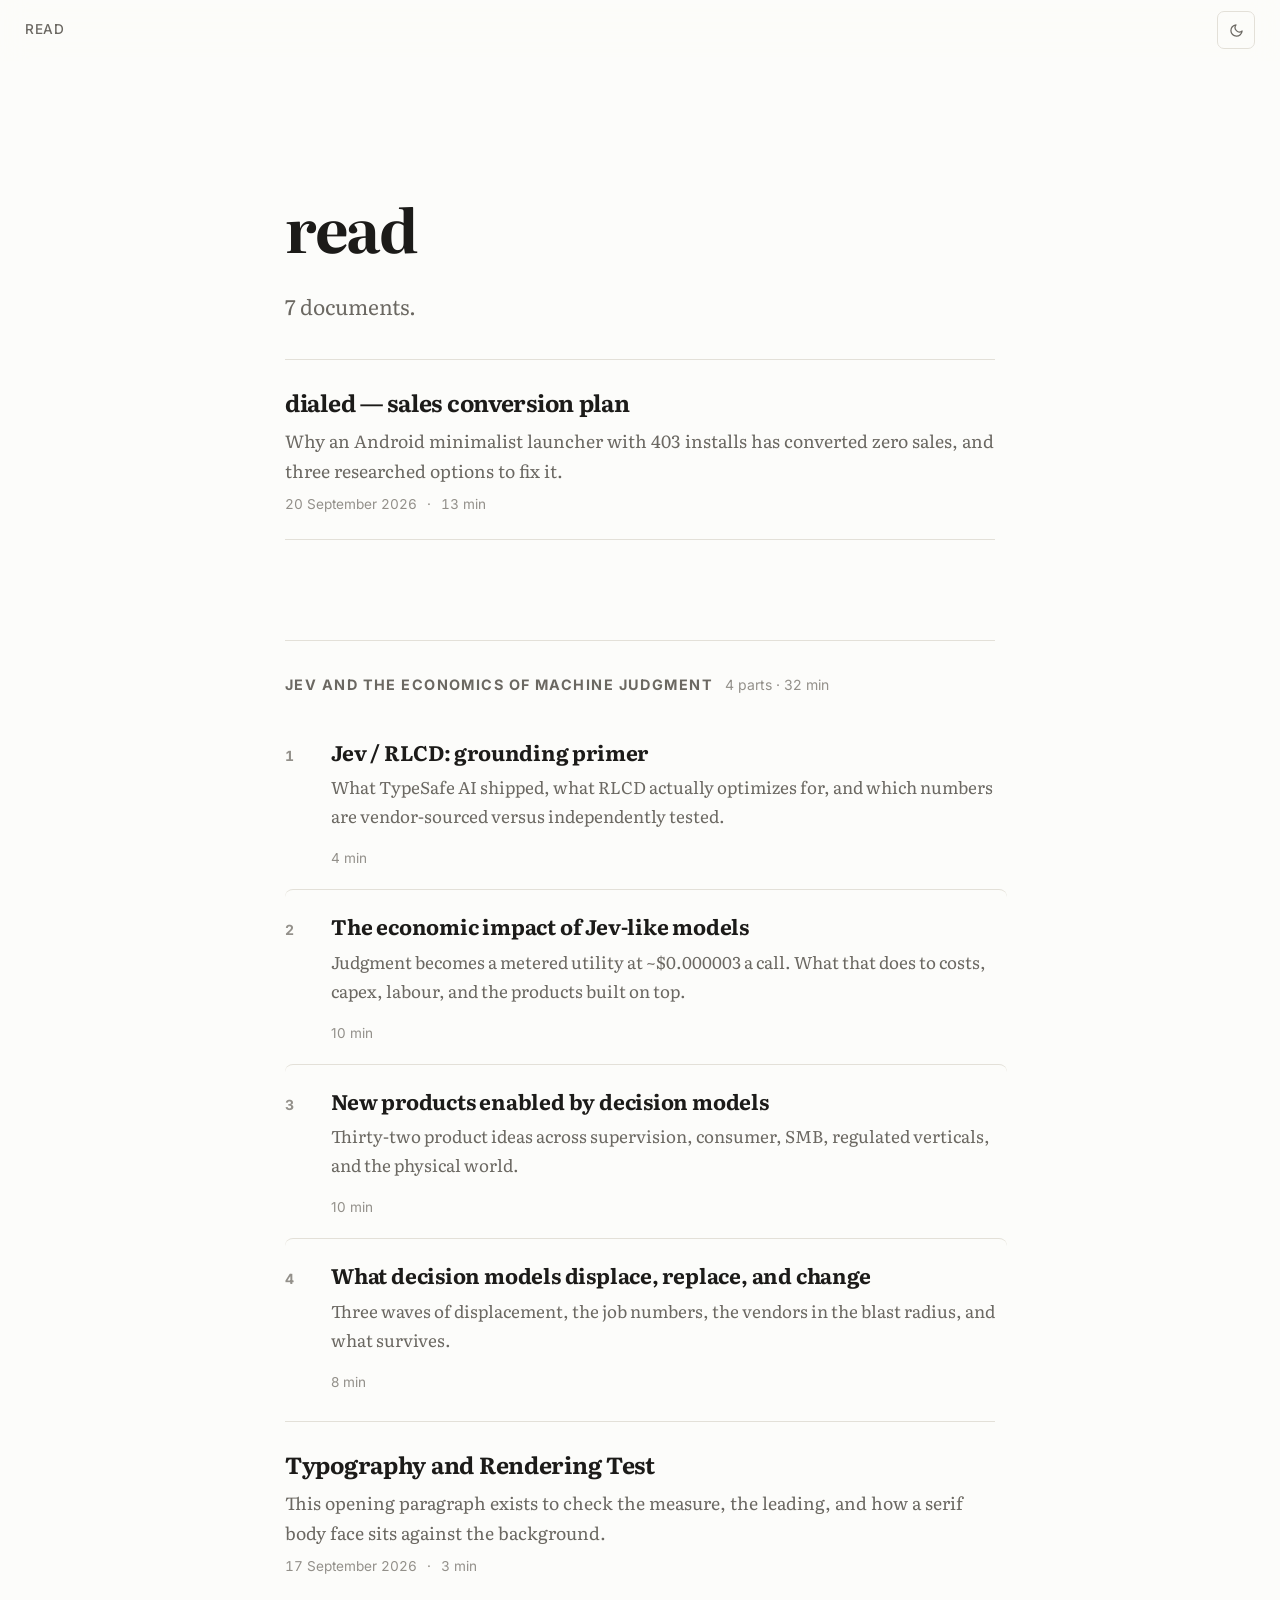
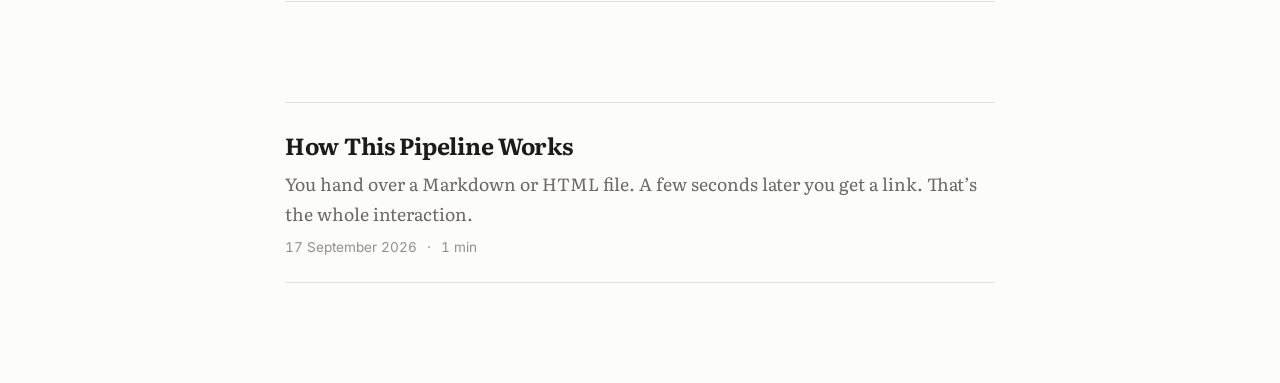
==== commit e17a4f8c: "publish: dialed — sales conversion plan (dialed-conversion-plan)" ====
--- a/docs/index.html
+++ b/docs/index.html
@@ -33,9 +33,9 @@
 <div class="shell">
   <header class="index-head">
     <h1>read</h1>
-    <p>6 documents.</p>
+    <p>7 documents.</p>
   </header>
-  <section class="series-block"><h2 class="series-title">Jev and the economics of machine judgment<span class="series-meta">4 parts &middot; 32 min</span></h2><ol class="series-list"><li><a href="jev-primer/"><span class="n">1</span><span class="body"><span class="t">Jev / RLCD: grounding primer</span><span class="d">What TypeSafe AI shipped, what RLCD actually optimizes for, and which numbers are vendor-sourced versus independently tested.</span><span class="m">4 min</span></span></a></li><li><a href="jev-economic-impact/"><span class="n">2</span><span class="body"><span class="t">The economic impact of Jev-like models</span><span class="d">Judgment becomes a metered utility at ~$0.000003 a call. What that does to costs, capex, labour, and the products built on top.</span><span class="m">10 min</span></span></a></li><li><a href="jev-new-products/"><span class="n">3</span><span class="body"><span class="t">New products enabled by decision models</span><span class="d">Thirty-two product ideas across supervision, consumer, SMB, regulated verticals, and the physical world.</span><span class="m">10 min</span></span></a></li><li><a href="jev-displaced-and-changed/"><span class="n">4</span><span class="body"><span class="t">What decision models displace, replace, and change</span><span class="d">Three waves of displacement, the job numbers, the vendors in the blast radius, and what survives.</span><span class="m">8 min</span></span></a></li></ol></section><ul class="doclist"><li><a href="sample/"><span class="t">Typography and Rendering Test</span><span class="d">This opening paragraph exists to check the measure, the leading, and how a serif body face sits against the background.</span><span class="m"><span>17 September 2026</span><span>&middot;</span><span>3 min</span></span></a></li></ul><ul class="doclist"><li><a href="how-it-works/"><span class="t">How This Pipeline Works</span><span class="d">You hand over a Markdown or HTML file. A few seconds later you get a link. That’s the whole interaction.</span><span class="m"><span>17 September 2026</span><span>&middot;</span><span>1 min</span></span></a></li></ul>
+  <ul class="doclist"><li><a href="dialed-conversion-plan/"><span class="t">dialed — sales conversion plan</span><span class="d">Why an Android minimalist launcher with 403 installs has converted zero sales, and three researched options to fix it.</span><span class="m"><span>20 September 2026</span><span>&middot;</span><span>13 min</span></span></a></li></ul><section class="series-block"><h2 class="series-title">Jev and the economics of machine judgment<span class="series-meta">4 parts &middot; 32 min</span></h2><ol class="series-list"><li><a href="jev-primer/"><span class="n">1</span><span class="body"><span class="t">Jev / RLCD: grounding primer</span><span class="d">What TypeSafe AI shipped, what RLCD actually optimizes for, and which numbers are vendor-sourced versus independently tested.</span><span class="m">4 min</span></span></a></li><li><a href="jev-economic-impact/"><span class="n">2</span><span class="body"><span class="t">The economic impact of Jev-like models</span><span class="d">Judgment becomes a metered utility at ~$0.000003 a call. What that does to costs, capex, labour, and the products built on top.</span><span class="m">10 min</span></span></a></li><li><a href="jev-new-products/"><span class="n">3</span><span class="body"><span class="t">New products enabled by decision models</span><span class="d">Thirty-two product ideas across supervision, consumer, SMB, regulated verticals, and the physical world.</span><span class="m">10 min</span></span></a></li><li><a href="jev-displaced-and-changed/"><span class="n">4</span><span class="body"><span class="t">What decision models displace, replace, and change</span><span class="d">Three waves of displacement, the job numbers, the vendors in the blast radius, and what survives.</span><span class="m">8 min</span></span></a></li></ol></section><ul class="doclist"><li><a href="sample/"><span class="t">Typography and Rendering Test</span><span class="d">This opening paragraph exists to check the measure, the leading, and how a serif body face sits against the background.</span><span class="m"><span>17 September 2026</span><span>&middot;</span><span>3 min</span></span></a></li></ul><ul class="doclist"><li><a href="how-it-works/"><span class="t">How This Pipeline Works</span><span class="d">You hand over a Markdown or HTML file. A few seconds later you get a link. That’s the whole interaction.</span><span class="m"><span>17 September 2026</span><span>&middot;</span><span>1 min</span></span></a></li></ul>
 </div>
 <script>
 (function () {
--- a/docs/assets/theme.css
+++ b/docs/assets/theme.css
@@ -163,7 +163,8 @@
 .shell > header.doc-head { grid-row: 1; }
 .shell > details.toc-inline { grid-row: 2; }
 .shell > main.prose { grid-row: 3; }
-.shell > footer.doc-foot { grid-row: 4; }
+.shell > nav.series-nav { grid-row: 4; }
+.shell > footer.doc-foot { grid-row: 5; }
 
 /* ---------- title block ---------- */
 header.doc-head {
@@ -254,7 +255,8 @@
 @media (min-width: 68.01rem) { details.toc-inline { display: none; } }
 
 /* ---------- prose ---------- */
-main.prose { padding: var(--step) 0 5rem; }
+main.prose { padding: var(--step) 0 2.5rem; }
+main.prose:last-of-type { padding-bottom: 5rem; }
 main.prose > *:first-child { margin-top: 0; }
 
 .prose p { margin: 0 0 var(--step); text-wrap: pretty; }
@@ -518,7 +520,7 @@
 /* ---------- series ---------- */
 header.doc-head .kicker .part { color: var(--fg-faint); font-weight: 500; }
 
-nav.series-nav { margin: calc(var(--step) * 1.5) 0 0; }
+nav.series-nav { margin: 0 0 3rem; padding-top: var(--step); border-top: 1px solid var(--rule); }
 .sn-row { display: grid; gap: .75rem; grid-template-columns: 1fr 1fr; }
 @media (max-width: 40rem) { .sn-row { grid-template-columns: 1fr; } }
 a.sn {
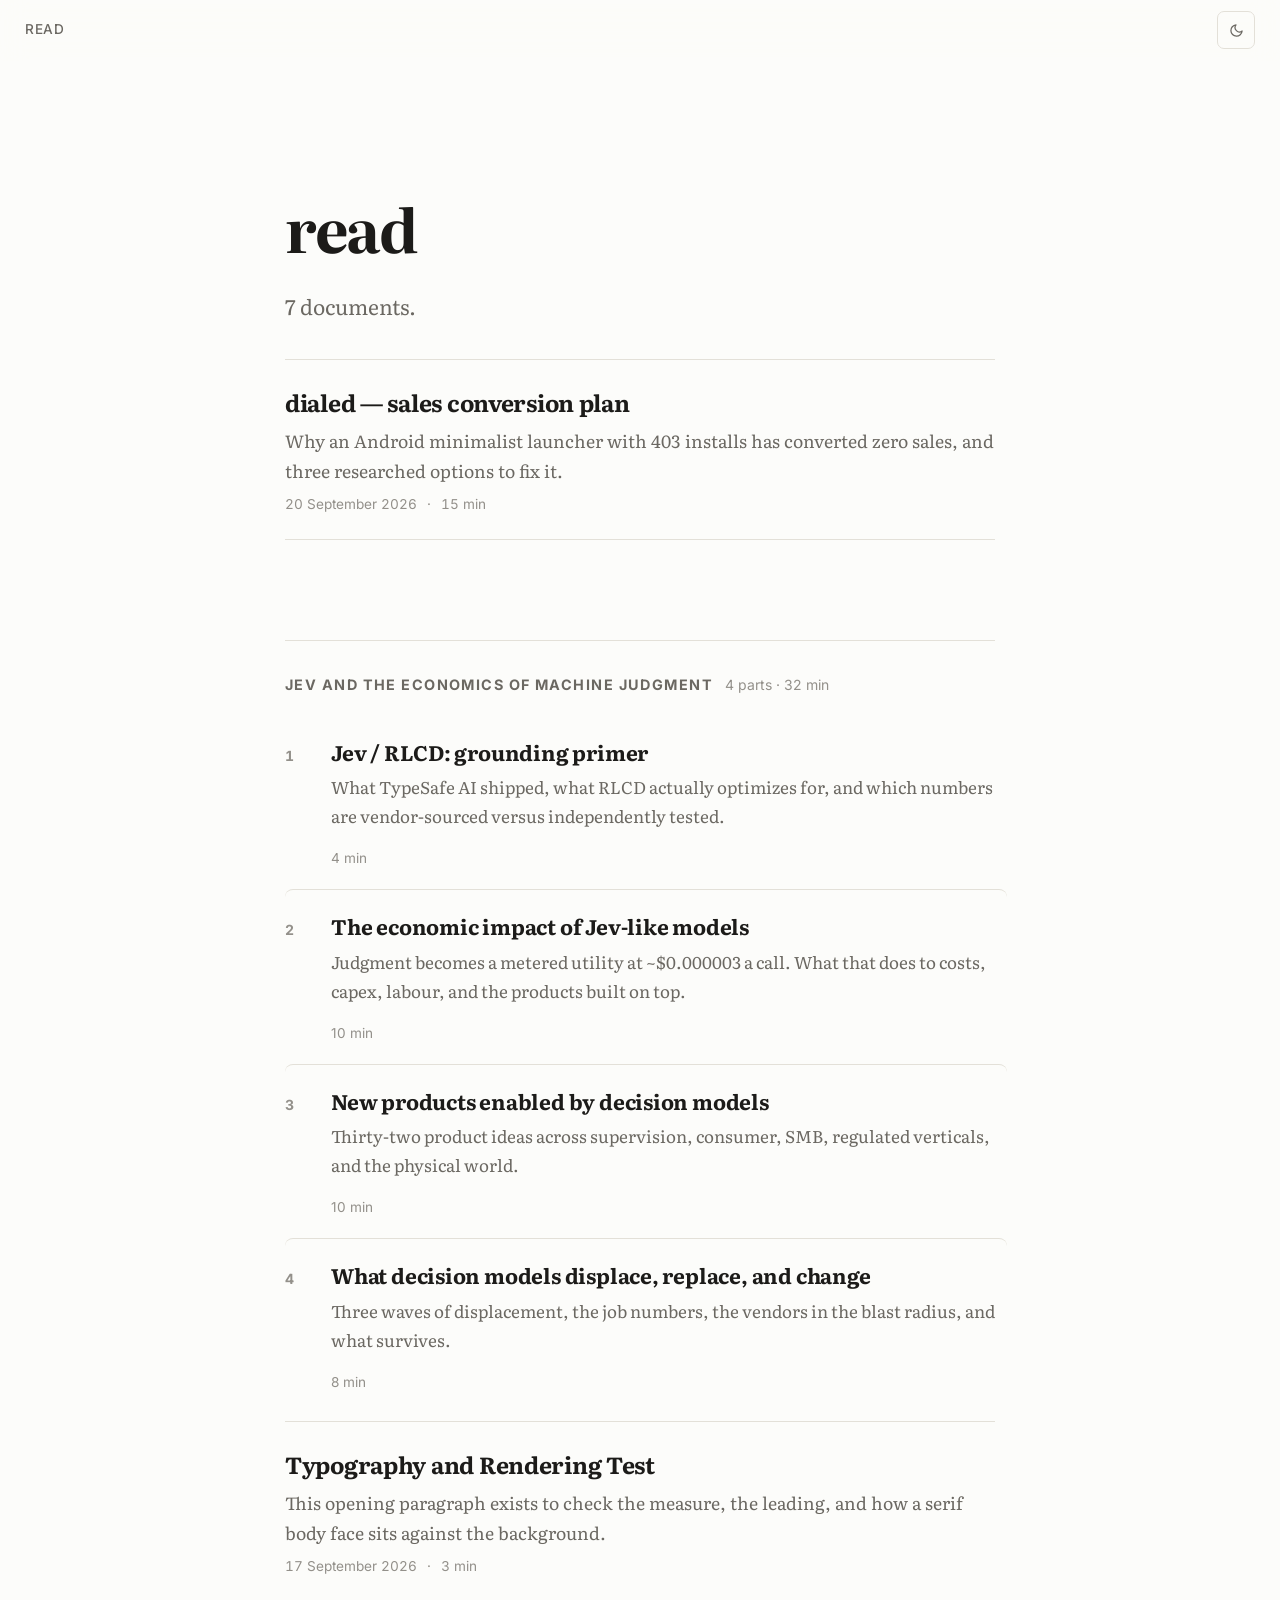
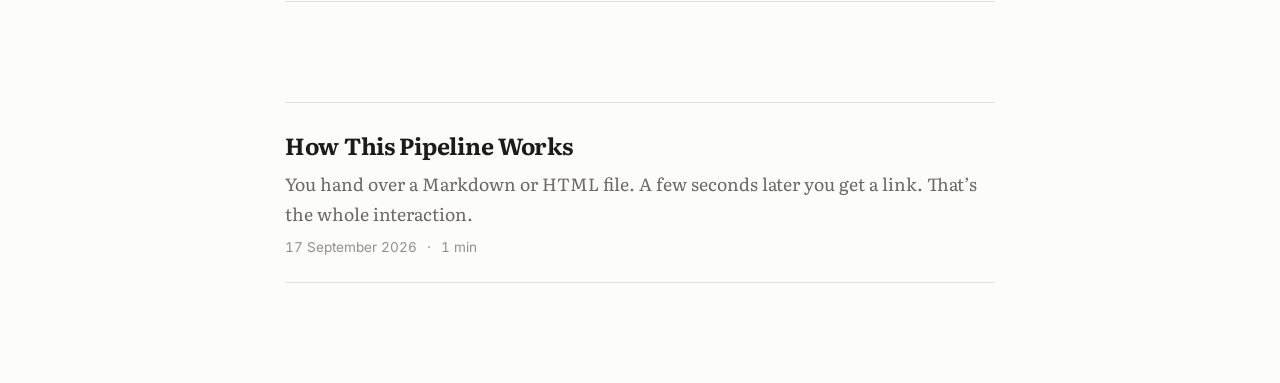
==== commit a6d02e9d: "publish: dialed — sales conversion plan (dialed-conversion-plan)" ====
--- a/docs/index.html
+++ b/docs/index.html
@@ -35,7 +35,7 @@
     <h1>read</h1>
     <p>7 documents.</p>
   </header>
-  <ul class="doclist"><li><a href="dialed-conversion-plan/"><span class="t">dialed — sales conversion plan</span><span class="d">Why an Android minimalist launcher with 403 installs has converted zero sales, and three researched options to fix it.</span><span class="m"><span>20 September 2026</span><span>&middot;</span><span>13 min</span></span></a></li></ul><section class="series-block"><h2 class="series-title">Jev and the economics of machine judgment<span class="series-meta">4 parts &middot; 32 min</span></h2><ol class="series-list"><li><a href="jev-primer/"><span class="n">1</span><span class="body"><span class="t">Jev / RLCD: grounding primer</span><span class="d">What TypeSafe AI shipped, what RLCD actually optimizes for, and which numbers are vendor-sourced versus independently tested.</span><span class="m">4 min</span></span></a></li><li><a href="jev-economic-impact/"><span class="n">2</span><span class="body"><span class="t">The economic impact of Jev-like models</span><span class="d">Judgment becomes a metered utility at ~$0.000003 a call. What that does to costs, capex, labour, and the products built on top.</span><span class="m">10 min</span></span></a></li><li><a href="jev-new-products/"><span class="n">3</span><span class="body"><span class="t">New products enabled by decision models</span><span class="d">Thirty-two product ideas across supervision, consumer, SMB, regulated verticals, and the physical world.</span><span class="m">10 min</span></span></a></li><li><a href="jev-displaced-and-changed/"><span class="n">4</span><span class="body"><span class="t">What decision models displace, replace, and change</span><span class="d">Three waves of displacement, the job numbers, the vendors in the blast radius, and what survives.</span><span class="m">8 min</span></span></a></li></ol></section><ul class="doclist"><li><a href="sample/"><span class="t">Typography and Rendering Test</span><span class="d">This opening paragraph exists to check the measure, the leading, and how a serif body face sits against the background.</span><span class="m"><span>17 September 2026</span><span>&middot;</span><span>3 min</span></span></a></li></ul><ul class="doclist"><li><a href="how-it-works/"><span class="t">How This Pipeline Works</span><span class="d">You hand over a Markdown or HTML file. A few seconds later you get a link. That’s the whole interaction.</span><span class="m"><span>17 September 2026</span><span>&middot;</span><span>1 min</span></span></a></li></ul>
+  <ul class="doclist"><li><a href="dialed-conversion-plan/"><span class="t">dialed — sales conversion plan</span><span class="d">Why an Android minimalist launcher with 403 installs has converted zero sales, and three researched options to fix it.</span><span class="m"><span>20 September 2026</span><span>&middot;</span><span>15 min</span></span></a></li></ul><section class="series-block"><h2 class="series-title">Jev and the economics of machine judgment<span class="series-meta">4 parts &middot; 32 min</span></h2><ol class="series-list"><li><a href="jev-primer/"><span class="n">1</span><span class="body"><span class="t">Jev / RLCD: grounding primer</span><span class="d">What TypeSafe AI shipped, what RLCD actually optimizes for, and which numbers are vendor-sourced versus independently tested.</span><span class="m">4 min</span></span></a></li><li><a href="jev-economic-impact/"><span class="n">2</span><span class="body"><span class="t">The economic impact of Jev-like models</span><span class="d">Judgment becomes a metered utility at ~$0.000003 a call. What that does to costs, capex, labour, and the products built on top.</span><span class="m">10 min</span></span></a></li><li><a href="jev-new-products/"><span class="n">3</span><span class="body"><span class="t">New products enabled by decision models</span><span class="d">Thirty-two product ideas across supervision, consumer, SMB, regulated verticals, and the physical world.</span><span class="m">10 min</span></span></a></li><li><a href="jev-displaced-and-changed/"><span class="n">4</span><span class="body"><span class="t">What decision models displace, replace, and change</span><span class="d">Three waves of displacement, the job numbers, the vendors in the blast radius, and what survives.</span><span class="m">8 min</span></span></a></li></ol></section><ul class="doclist"><li><a href="sample/"><span class="t">Typography and Rendering Test</span><span class="d">This opening paragraph exists to check the measure, the leading, and how a serif body face sits against the background.</span><span class="m"><span>17 September 2026</span><span>&middot;</span><span>3 min</span></span></a></li></ul><ul class="doclist"><li><a href="how-it-works/"><span class="t">How This Pipeline Works</span><span class="d">You hand over a Markdown or HTML file. A few seconds later you get a link. That’s the whole interaction.</span><span class="m"><span>17 September 2026</span><span>&middot;</span><span>1 min</span></span></a></li></ul>
 </div>
 <script>
 (function () {
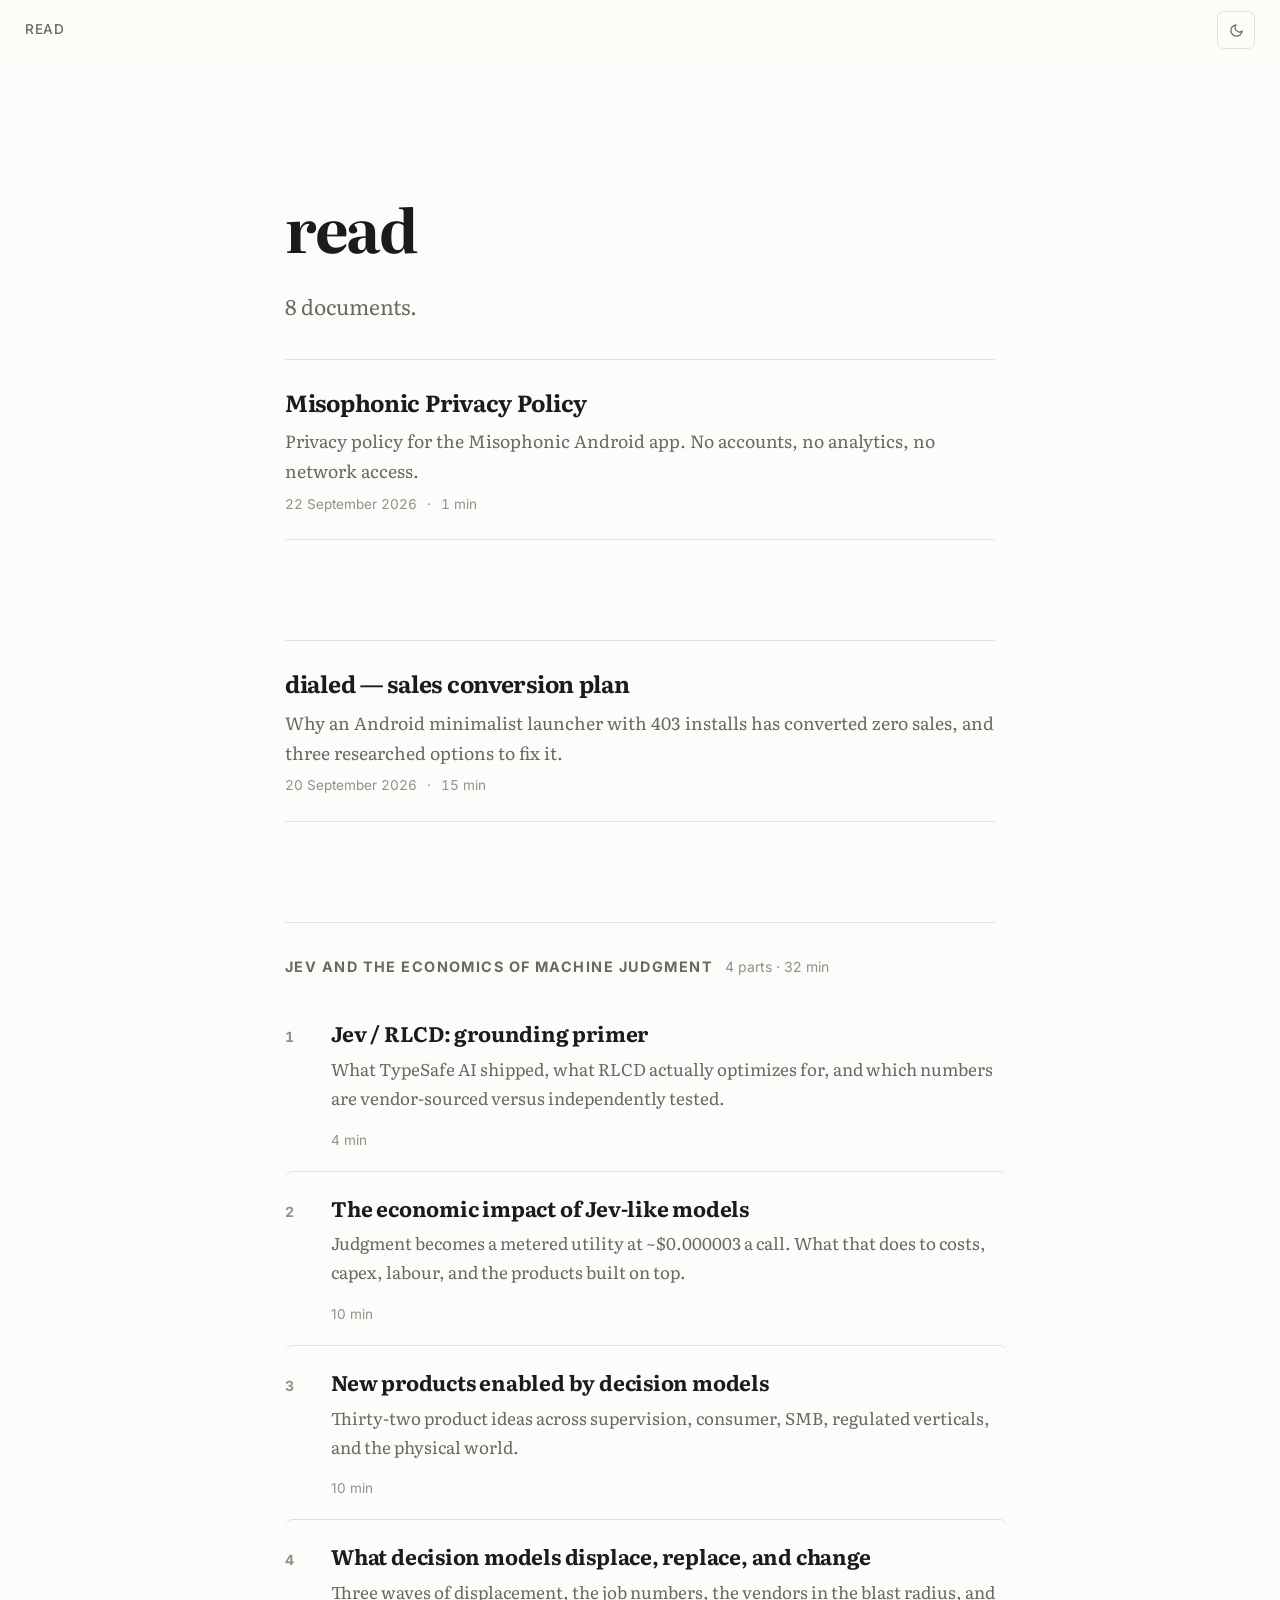
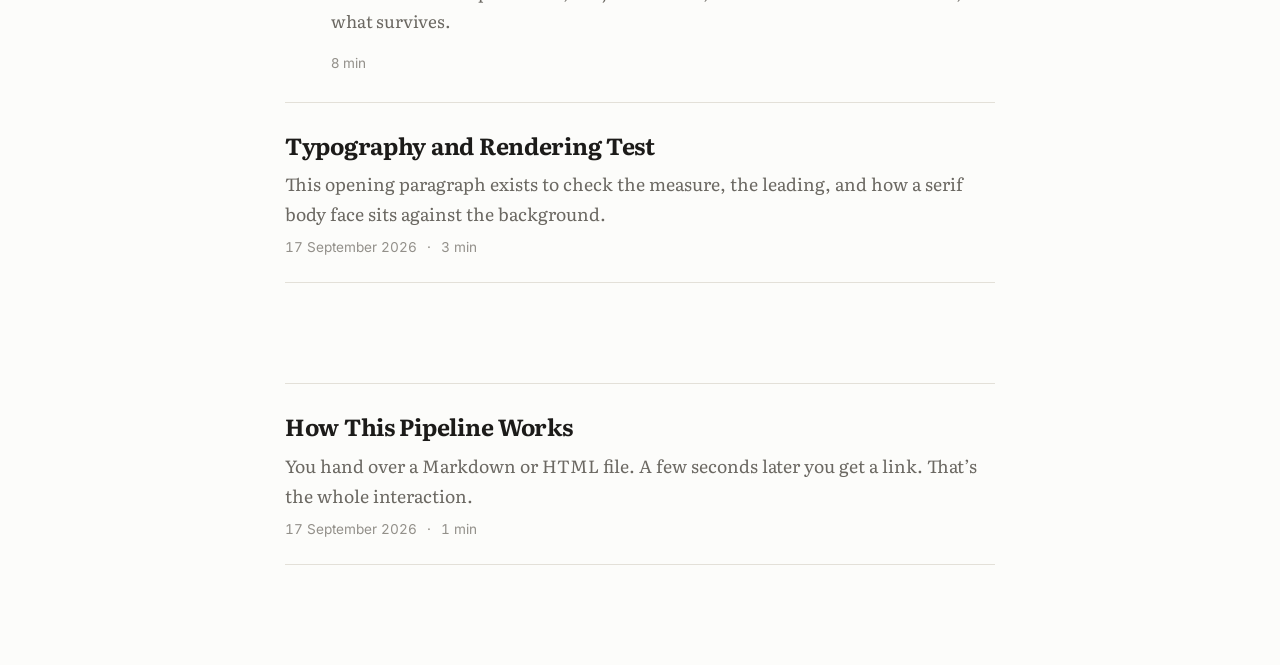
==== commit 9ec7b4fb: "publish: Misophonic Privacy Policy (misophonic-privacy)" ====
--- a/docs/index.html
+++ b/docs/index.html
@@ -33,9 +33,9 @@
 <div class="shell">
   <header class="index-head">
     <h1>read</h1>
-    <p>7 documents.</p>
+    <p>8 documents.</p>
   </header>
-  <ul class="doclist"><li><a href="dialed-conversion-plan/"><span class="t">dialed — sales conversion plan</span><span class="d">Why an Android minimalist launcher with 403 installs has converted zero sales, and three researched options to fix it.</span><span class="m"><span>20 September 2026</span><span>&middot;</span><span>15 min</span></span></a></li></ul><section class="series-block"><h2 class="series-title">Jev and the economics of machine judgment<span class="series-meta">4 parts &middot; 32 min</span></h2><ol class="series-list"><li><a href="jev-primer/"><span class="n">1</span><span class="body"><span class="t">Jev / RLCD: grounding primer</span><span class="d">What TypeSafe AI shipped, what RLCD actually optimizes for, and which numbers are vendor-sourced versus independently tested.</span><span class="m">4 min</span></span></a></li><li><a href="jev-economic-impact/"><span class="n">2</span><span class="body"><span class="t">The economic impact of Jev-like models</span><span class="d">Judgment becomes a metered utility at ~$0.000003 a call. What that does to costs, capex, labour, and the products built on top.</span><span class="m">10 min</span></span></a></li><li><a href="jev-new-products/"><span class="n">3</span><span class="body"><span class="t">New products enabled by decision models</span><span class="d">Thirty-two product ideas across supervision, consumer, SMB, regulated verticals, and the physical world.</span><span class="m">10 min</span></span></a></li><li><a href="jev-displaced-and-changed/"><span class="n">4</span><span class="body"><span class="t">What decision models displace, replace, and change</span><span class="d">Three waves of displacement, the job numbers, the vendors in the blast radius, and what survives.</span><span class="m">8 min</span></span></a></li></ol></section><ul class="doclist"><li><a href="sample/"><span class="t">Typography and Rendering Test</span><span class="d">This opening paragraph exists to check the measure, the leading, and how a serif body face sits against the background.</span><span class="m"><span>17 September 2026</span><span>&middot;</span><span>3 min</span></span></a></li></ul><ul class="doclist"><li><a href="how-it-works/"><span class="t">How This Pipeline Works</span><span class="d">You hand over a Markdown or HTML file. A few seconds later you get a link. That’s the whole interaction.</span><span class="m"><span>17 September 2026</span><span>&middot;</span><span>1 min</span></span></a></li></ul>
+  <ul class="doclist"><li><a href="misophonic-privacy/"><span class="t">Misophonic Privacy Policy</span><span class="d">Privacy policy for the Misophonic Android app. No accounts, no analytics, no network access.</span><span class="m"><span>22 September 2026</span><span>&middot;</span><span>1 min</span></span></a></li></ul><ul class="doclist"><li><a href="dialed-conversion-plan/"><span class="t">dialed — sales conversion plan</span><span class="d">Why an Android minimalist launcher with 403 installs has converted zero sales, and three researched options to fix it.</span><span class="m"><span>20 September 2026</span><span>&middot;</span><span>15 min</span></span></a></li></ul><section class="series-block"><h2 class="series-title">Jev and the economics of machine judgment<span class="series-meta">4 parts &middot; 32 min</span></h2><ol class="series-list"><li><a href="jev-primer/"><span class="n">1</span><span class="body"><span class="t">Jev / RLCD: grounding primer</span><span class="d">What TypeSafe AI shipped, what RLCD actually optimizes for, and which numbers are vendor-sourced versus independently tested.</span><span class="m">4 min</span></span></a></li><li><a href="jev-economic-impact/"><span class="n">2</span><span class="body"><span class="t">The economic impact of Jev-like models</span><span class="d">Judgment becomes a metered utility at ~$0.000003 a call. What that does to costs, capex, labour, and the products built on top.</span><span class="m">10 min</span></span></a></li><li><a href="jev-new-products/"><span class="n">3</span><span class="body"><span class="t">New products enabled by decision models</span><span class="d">Thirty-two product ideas across supervision, consumer, SMB, regulated verticals, and the physical world.</span><span class="m">10 min</span></span></a></li><li><a href="jev-displaced-and-changed/"><span class="n">4</span><span class="body"><span class="t">What decision models displace, replace, and change</span><span class="d">Three waves of displacement, the job numbers, the vendors in the blast radius, and what survives.</span><span class="m">8 min</span></span></a></li></ol></section><ul class="doclist"><li><a href="sample/"><span class="t">Typography and Rendering Test</span><span class="d">This opening paragraph exists to check the measure, the leading, and how a serif body face sits against the background.</span><span class="m"><span>17 September 2026</span><span>&middot;</span><span>3 min</span></span></a></li></ul><ul class="doclist"><li><a href="how-it-works/"><span class="t">How This Pipeline Works</span><span class="d">You hand over a Markdown or HTML file. A few seconds later you get a link. That’s the whole interaction.</span><span class="m"><span>17 September 2026</span><span>&middot;</span><span>1 min</span></span></a></li></ul>
 </div>
 <script>
 (function () {
